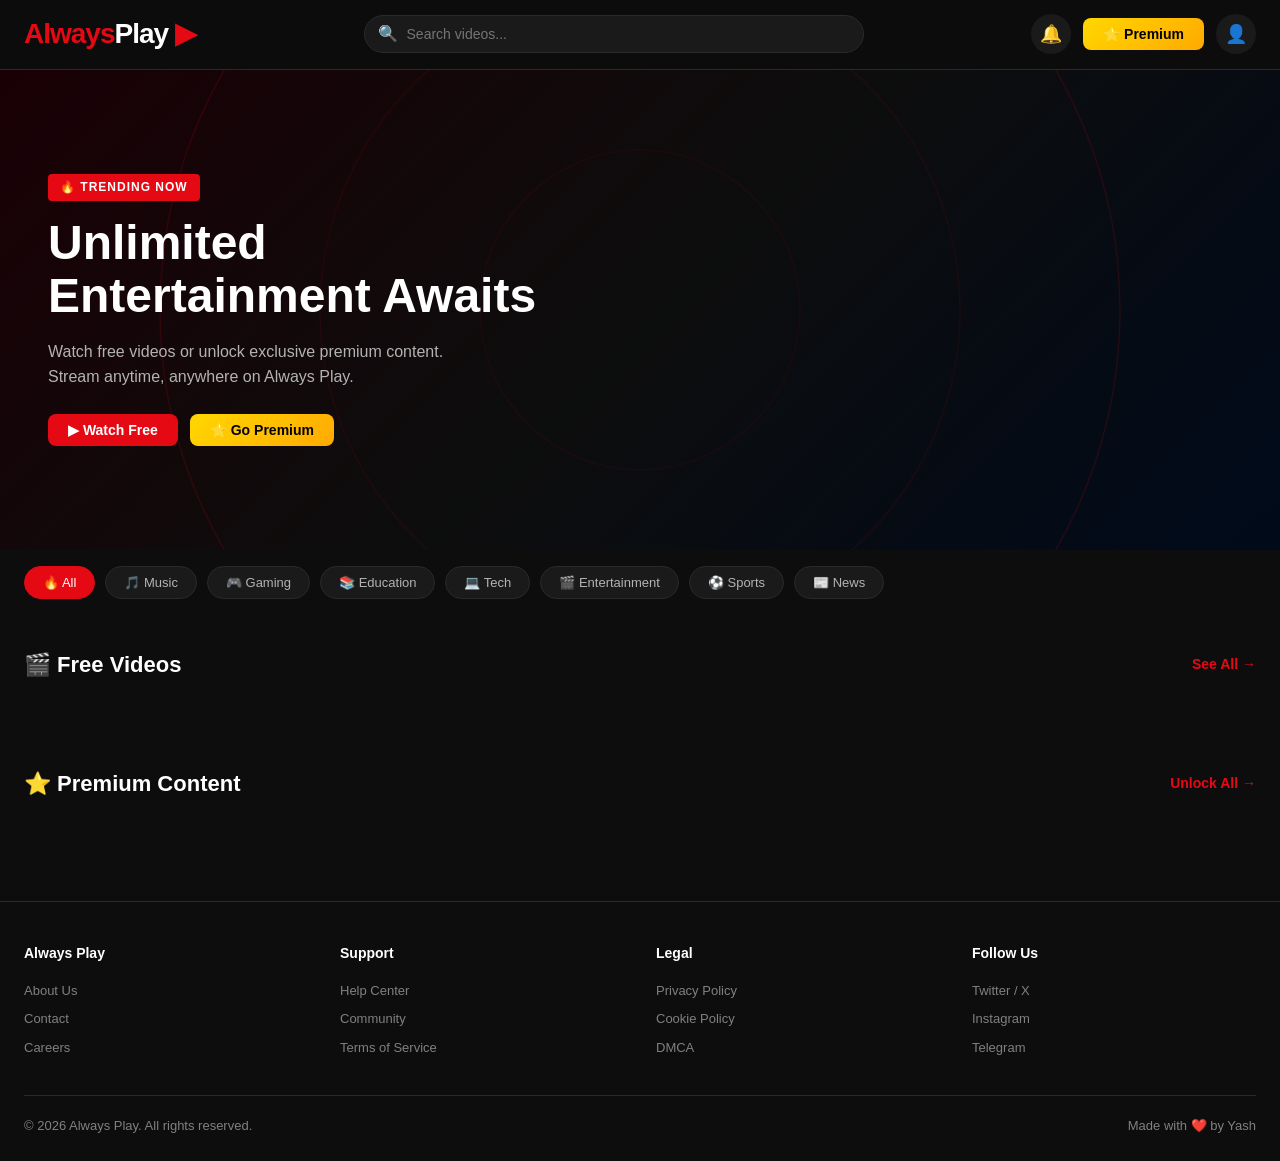
==== index.html @ c2edc05f "Update stylesheet link in index.html" ====
<html>

<head>
  <meta charset="UTF-8">
  <meta name="viewport" content="width=device-width, initial-scale=1.0">
  <title>Always Play — Stream Videos</title>
  <link rel="stylesheet" href="style.css">
</head>
<body>

  <!-- Navbar -->
  <nav class="navbar">
    <a href="index.html" class="navbar-brand">
      <div class="logo">Always<span>Play</span> ▶</div>
    </a>
    <div class="navbar-search">
      <span class="search-icon">🔍</span>
      <input type="text" id="searchInput" placeholder="Search videos..." onkeyup="searchVideos(this.value)">
    </div>
    <div class="navbar-actions">
      <button class="btn-icon" title="Notifications" onclick="showToast('No new notifications')">🔔</button>
      <button class="btn btn-gold" onclick="openPaymentModal()">⭐ Premium</button>
      <button class="btn-icon" id="adminBtn" title="Admin Panel" onclick="window.location.href='admin/index.html'" style="display:none;">⚙️</button>
      <button class="btn-icon" id="userBtn" title="Profile" onclick="toggleAuthModal()">👤</button>
    </div>
  </nav>

  <!-- Hero Banner -->
  <section class="hero" id="heroBanner">
    <div class="hero-content">
      <span class="hero-badge">🔥 Trending Now</span>
      <h1>Unlimited Entertainment Awaits</h1>
      <p>Watch free videos or unlock exclusive premium content. Stream anytime, anywhere on Always Play.</p>
      <div class="hero-actions">
        <button class="btn btn-primary" onclick="document.getElementById('freeSection').scrollIntoView({behavior:'smooth'})">▶ Watch Free</button>
        <button class="btn btn-gold" onclick="openPaymentModal()">⭐ Go Premium</button>
      </div>
    </div>
  </section>

  <!-- Category Bar -->
  <div class="category-bar" id="categoryBar">
    <button class="chip active" onclick="filterCategory('all', this)">🔥 All</button>
    <button class="chip" onclick="filterCategory('music', this)">🎵 Music</button>
    <button class="chip" onclick="filterCategory('gaming', this)">🎮 Gaming</button>
    <button class="chip" onclick="filterCategory('education', this)">📚 Education</button>
    <button class="chip" onclick="filterCategory('tech', this)">💻 Tech</button>
    <button class="chip" onclick="filterCategory('entertainment', this)">🎬 Entertainment</button>
    <button class="chip" onclick="filterCategory('sports', this)">⚽ Sports</button>
    <button class="chip" onclick="filterCategory('news', this)">📰 News</button>
  </div>

  <!-- Free Videos Section -->
  <section class="section" id="freeSection">
    <div class="section-header">
      <h2>🎬 Free Videos</h2>
      <a href="#" class="see-all" onclick="filterCategory('all')">See All →</a>
    </div>
    <div class="video-grid" id="freeVideoGrid">
      <!-- Filled by JS -->
    </div>
  </section>

  <!-- Premium Videos Section -->
  <section class="section" id="premiumSection">
    <div class="section-header">
      <h2>⭐ Premium Content</h2>
      <a href="#" class="see-all" onclick="openPaymentModal()">Unlock All →</a>
    </div>
    <div class="video-grid" id="premiumVideoGrid">
      <!-- Filled by JS -->
    </div>
  </section>

  <!-- Footer -->
  <footer class="footer">
    <div class="footer-grid">
      <div class="footer-col">
        <h4>Always Play</h4>
        <a href="#">About Us</a>
        <a href="#">Contact</a>
        <a href="#">Careers</a>
      </div>
      <div class="footer-col">
        <h4>Support</h4>
        <a href="#">Help Center</a>
        <a href="#">Community</a>
        <a href="#">Terms of Service</a>
      </div>
      <div class="footer-col">
        <h4>Legal</h4>
        <a href="#">Privacy Policy</a>
        <a href="#">Cookie Policy</a>
        <a href="#">DMCA</a>
      </div>
      <div class="footer-col">
        <h4>Follow Us</h4>
        <a href="#">Twitter / X</a>
        <a href="#">Instagram</a>
        <a href="#">Telegram</a>
      </div>
    </div>
    <div class="footer-bottom">
      <span>© 2026 Always Play. All rights reserved.</span>
      <span>Made with ❤️ by Yash</span>
    </div>
  </footer>

  <!-- Payment Modal -->
  <div class="modal-overlay" id="paymentModal">
    <div class="modal">
      <button class="modal-close" onclick="closePaymentModal()">✕</button>
      <h2>⭐ Unlock Premium</h2>
      <p class="modal-subtitle">Pay with cryptocurrency to access all premium content</p>

      <div class="payment-amount">
        <div class="amount">$9.99</div>
        <div class="amount-label">One-time Premium Access</div>
      </div>

      <div class="payment-options">
        <div class="payment-option selected" onclick="selectPayment('usdt')">
          <div class="crypto-icon">💲</div>
          <div class="crypto-name">USDT (TRC20)</div>
        </div>
        <div class="payment-option" onclick="selectPayment('btc')">
          <div class="crypto-icon">₿</div>
          <div class="crypto-name">Bitcoin</div>
        </div>
      </div>

      <div class="wallet-details" id="walletDetails">
        <div class="qr-placeholder" id="qrCode">
          <span>QR Code</span>
        </div>
        <p style="font-size:13px; color:var(--text-muted); margin-bottom:8px;">Send exactly <strong style="color:var(--gold);">$9.99</strong> to:</p>
        <div class="wallet-address">
          <code id="walletAddr">TCbER7317adzPxTPic5FQjwiVUjMmwtLbQ</code>
          <button class="copy-btn" onclick="copyAddress()">📋 Copy</button>
        </div>
      </div>

      <div class="txid-form">
        <h3 style="font-size:16px; margin-bottom:16px;">Confirm Payment</h3>
        <div class="form-group">
          <label>Transaction ID (TXID)</label>
          <input type="text" id="txidInput" placeholder="Paste your transaction ID here">
        </div>
        <div class="form-group">
          <label>Your Email</label>
          <input type="email" id="emailInput" placeholder="your@email.com">
        </div>
        <div class="form-group">
          <label>Notes (optional)</label>
          <textarea id="notesInput" placeholder="Any additional details..."></textarea>
        </div>
        <button class="btn btn-primary" style="width:100%; justify-content:center; padding:12px;" onclick="submitPayment()">
          ✅ Submit Payment Confirmation
        </button>
      </div>
    </div>
  </div>

  <!-- Auth Modal -->
  <div class="modal-overlay" id="authModal">
    <div class="modal">
      <button class="modal-close" onclick="closeAuthModal()">✕</button>
      <div class="auth-form">
        <h2>👤 Sign In</h2>
        <div class="form-group">
          <label>Username</label>
          <input type="text" id="loginUser" placeholder="Enter username">
        </div>
        <div class="form-group">
          <label>Password</label>
          <input type="password" id="loginPass" placeholder="Enter password">
        </div>
        <button class="btn btn-primary" style="width:100%; justify-content:center; padding:12px;" onclick="login()">
          Sign In
        </button>
        <div class="divider">or</div>
        <button class="btn btn-outline" style="width:100%; justify-content:center; padding:12px;" onclick="signUp()">
          Create Account
        </button>
      </div>
    </div>
  </div>

  <!-- Toast -->
  <div class="toast" id="toast"></div>

  <script src="js/app.js"></script>
</body>
</html>
---- style.css ----
/* ========================================
   Always Play — Video Streaming Platform
   Main Stylesheet
   ======================================== */

/* --- Reset & Base --- */
* {
  margin: 0;
  padding: 0;
  box-sizing: border-box;
}

:root {
  --primary: #e50914;
  --primary-hover: #ff1a25;
  --bg-dark: #0d0d0d;
  --bg-card: #1a1a1a;
  --bg-surface: #141414;
  --bg-hover: #252525;
  --text-primary: #ffffff;
  --text-secondary: #b3b3b3;
  --text-muted: #808080;
  --border: #2a2a2a;
  --gold: #ffd700;
  --green: #00c853;
  --blue: #1e90ff;
  --orange: #ff9800;
  --radius: 8px;
  --shadow: 0 4px 20px rgba(0,0,0,0.5);
}

body {
  font-family: 'Segoe UI', 'Helvetica Neue', Arial, sans-serif;
  background: var(--bg-dark);
  color: var(--text-primary);
  line-height: 1.6;
  min-height: 100vh;
}

a {
  color: inherit;
  text-decoration: none;
}

button {
  cursor: pointer;
  border: none;
  outline: none;
  font-family: inherit;
}

img, video {
  max-width: 100%;
  display: block;
}

/* --- Scrollbar --- */
::-webkit-scrollbar {
  width: 8px;
}
::-webkit-scrollbar-track {
  background: var(--bg-dark);
}
::-webkit-scrollbar-thumb {
  background: #555;
  border-radius: 4px;
}
::-webkit-scrollbar-thumb:hover {
  background: #777;
}

/* --- Header / Navbar --- */
.navbar {
  display: flex;
  align-items: center;
  justify-content: space-between;
  padding: 12px 24px;
  background: rgba(13,13,13,0.95);
  backdrop-filter: blur(10px);
  position: sticky;
  top: 0;
  z-index: 1000;
  border-bottom: 1px solid var(--border);
}

.navbar-brand {
  display: flex;
  align-items: center;
  gap: 10px;
}

.navbar-brand .logo {
  font-size: 28px;
  font-weight: 800;
  color: var(--primary);
  letter-spacing: -1px;
}

.navbar-brand .logo span {
  color: var(--text-primary);
}

.navbar-search {
  flex: 1;
  max-width: 500px;
  margin: 0 24px;
  position: relative;
}

.navbar-search input {
  width: 100%;
  padding: 10px 16px 10px 42px;
  background: var(--bg-card);
  border: 1px solid var(--border);
  border-radius: 24px;
  color: var(--text-primary);
  font-size: 14px;
  transition: border-color 0.2s;
}

.navbar-search input:focus {
  border-color: var(--primary);
  outline: none;
}

.navbar-search .search-icon {
  position: absolute;
  left: 14px;
  top: 50%;
  transform: translateY(-50%);
  color: var(--text-muted);
  font-size: 16px;
}

.navbar-actions {
  display: flex;
  align-items: center;
  gap: 12px;
}

.btn {
  padding: 8px 20px;
  border-radius: var(--radius);
  font-size: 14px;
  font-weight: 600;
  transition: all 0.2s;
  display: inline-flex;
  align-items: center;
  gap: 6px;
}

.btn-primary {
  background: var(--primary);
  color: white;
}
.btn-primary:hover {
  background: var(--primary-hover);
  transform: translateY(-1px);
}

.btn-outline {
  background: transparent;
  color: var(--text-primary);
  border: 1px solid var(--border);
}
.btn-outline:hover {
  background: var(--bg-hover);
  border-color: var(--text-muted);
}

.btn-gold {
  background: linear-gradient(135deg, var(--gold), #ffaa00);
  color: #000;
}
.btn-gold:hover {
  transform: translateY(-1px);
  box-shadow: 0 4px 15px rgba(255,215,0,0.3);
}

.btn-icon {
  width: 40px;
  height: 40px;
  border-radius: 50%;
  display: flex;
  align-items: center;
  justify-content: center;
  background: var(--bg-card);
  color: var(--text-secondary);
  font-size: 18px;
  transition: all 0.2s;
}
.btn-icon:hover {
  background: var(--bg-hover);
  color: var(--text-primary);
}

/* --- Hero Banner --- */
.hero {
  position: relative;
  height: 480px;
  background: linear-gradient(135deg, #1a0005 0%, #0d0d0d 50%, #000a1a 100%);
  display: flex;
  align-items: center;
  overflow: hidden;
}

.hero::before {
  content: '';
  position: absolute;
  top: 0; left: 0; right: 0; bottom: 0;
  background: url('data:image/svg+xml,<svg xmlns="http://www.w3.org/2000/svg" viewBox="0 0 800 400"><circle cx="400" cy="200" r="300" fill="none" stroke="%23e5091422" stroke-width="1"/><circle cx="400" cy="200" r="200" fill="none" stroke="%23e5091415" stroke-width="1"/><circle cx="400" cy="200" r="100" fill="none" stroke="%23e5091410" stroke-width="1"/></svg>') center/cover;
}

.hero-content {
  position: relative;
  z-index: 2;
  padding: 0 48px;
  max-width: 600px;
}

.hero-badge {
  display: inline-block;
  padding: 4px 12px;
  background: var(--primary);
  border-radius: 4px;
  font-size: 12px;
  font-weight: 700;
  text-transform: uppercase;
  letter-spacing: 1px;
  margin-bottom: 16px;
}

.hero h1 {
  font-size: 48px;
  font-weight: 800;
  line-height: 1.1;
  margin-bottom: 16px;
}

.hero p {
  font-size: 16px;
  color: var(--text-secondary);
  margin-bottom: 24px;
  max-width: 450px;
}

.hero-actions {
  display: flex;
  gap: 12px;
}

/* --- Section Headers --- */
.section {
  padding: 32px 24px;
}

.section-header {
  display: flex;
  align-items: center;
  justify-content: space-between;
  margin-bottom: 20px;
}

.section-header h2 {
  font-size: 22px;
  font-weight: 700;
}

.section-header .see-all {
  color: var(--primary);
  font-size: 14px;
  font-weight: 600;
  transition: color 0.2s;
}
.section-header .see-all:hover {
  color: var(--primary-hover);
}

/* --- Video Grid --- */
.video-grid {
  display: grid;
  grid-template-columns: repeat(auto-fill, minmax(280px, 1fr));
  gap: 20px;
}

.video-card {
  background: var(--bg-card);
  border-radius: var(--radius);
  overflow: hidden;
  transition: transform 0.2s, box-shadow 0.2s;
  cursor: pointer;
  position: relative;
}
.video-card:hover {
  transform: translateY(-4px);
  box-shadow: var(--shadow);
}

.video-card .thumbnail {
  position: relative;
  aspect-ratio: 16/9;
  background: #222;
  overflow: hidden;
}

.video-card .thumbnail img {
  width: 100%;
  height: 100%;
  object-fit: cover;
}

.video-card .thumbnail .duration {
  position: absolute;
  bottom: 8px;
  right: 8px;
  background: rgba(0,0,0,0.85);
  padding: 2px 6px;
  border-radius: 4px;
  font-size: 12px;
  font-weight: 600;
}

.video-card .thumbnail .badge-premium {
  position: absolute;
  top: 8px;
  left: 8px;
  background: linear-gradient(135deg, var(--gold), #ffaa00);
  color: #000;
  padding: 3px 8px;
  border-radius: 4px;
  font-size: 11px;
  font-weight: 700;
  display: flex;
  align-items: center;
  gap: 4px;
}

.video-card .thumbnail .play-overlay {
  position: absolute;
  top: 0; left: 0; right: 0; bottom: 0;
  background: rgba(0,0,0,0.4);
  display: flex;
  align-items: center;
  justify-content: center;
  opacity: 0;
  transition: opacity 0.2s;
}
.video-card:hover .play-overlay {
  opacity: 1;
}

.play-overlay .play-btn {
  width: 54px;
  height: 54px;
  background: var(--primary);
  border-radius: 50%;
  display: flex;
  align-items: center;
  justify-content: center;
  font-size: 22px;
}

.video-card .card-body {
  padding: 12px;
}

.video-card .card-body h3 {
  font-size: 15px;
  font-weight: 600;
  margin-bottom: 6px;
  display: -webkit-box;
  -webkit-line-clamp: 2;
  -webkit-box-orient: vertical;
  overflow: hidden;
}

.video-card .card-meta {
  display: flex;
  align-items: center;
  gap: 8px;
  color: var(--text-muted);
  font-size: 13px;
}

.video-card .card-meta .channel-avatar {
  width: 28px;
  height: 28px;
  border-radius: 50%;
  background: var(--primary);
  display: flex;
  align-items: center;
  justify-content: center;
  font-size: 12px;
  font-weight: 700;
  color: white;
  flex-shrink: 0;
}

.video-card .card-meta .meta-text span {
  display: block;
}
.video-card .card-meta .meta-text .channel-name {
  color: var(--text-secondary);
  font-weight: 500;
}
.video-card .card-meta .meta-text .views-date {
  font-size: 12px;
}

/* --- Categories / Chips --- */
.category-bar {
  display: flex;
  gap: 10px;
  padding: 16px 24px;
  overflow-x: auto;
  -ms-overflow-style: none;
  scrollbar-width: none;
}
.category-bar::-webkit-scrollbar { display: none; }

.chip {
  padding: 8px 18px;
  background: var(--bg-card);
  border: 1px solid var(--border);
  border-radius: 24px;
  font-size: 13px;
  font-weight: 500;
  color: var(--text-secondary);
  white-space: nowrap;
  cursor: pointer;
  transition: all 0.2s;
}
.chip:hover, .chip.active {
  background: var(--primary);
  color: white;
  border-color: var(--primary);
}

/* --- Video Player Page --- */
.player-page {
  display: grid;
  grid-template-columns: 1fr 380px;
  gap: 24px;
  padding: 24px;
  min-height: calc(100vh - 65px);
}

.player-main .video-container {
  position: relative;
  width: 100%;
  aspect-ratio: 16/9;
  background: #000;
  border-radius: var(--radius);
  overflow: hidden;
}

.player-main .video-container video {
  width: 100%;
  height: 100%;
  object-fit: contain;
}

.player-main .video-container iframe {
  width: 100%;
  height: 100%;
  border: none;
}

.video-info {
  padding: 16px 0;
}

.video-info h1 {
  font-size: 20px;
  font-weight: 700;
  margin-bottom: 8px;
}

.video-stats {
  display: flex;
  align-items: center;
  justify-content: space-between;
  padding-bottom: 16px;
  border-bottom: 1px solid var(--border);
}

.video-stats .views {
  color: var(--text-muted);
  font-size: 14px;
}

.video-actions {
  display: flex;
  gap: 8px;
}

.action-btn {
  display: flex;
  align-items: center;
  gap: 6px;
  padding: 8px 16px;
  background: var(--bg-card);
  border-radius: 24px;
  color: var(--text-secondary);
  font-size: 13px;
  font-weight: 500;
  transition: all 0.2s;
}
.action-btn:hover {
  background: var(--bg-hover);
  color: var(--text-primary);
}
.action-btn.liked {
  color: var(--primary);
}

/* Channel Info under video */
.channel-info {
  display: flex;
  align-items: center;
  justify-content: space-between;
  padding: 16px 0;
}

.channel-info .channel-left {
  display: flex;
  align-items: center;
  gap: 12px;
}

.channel-info .avatar {
  width: 44px;
  height: 44px;
  border-radius: 50%;
  background: var(--primary);
  display: flex;
  align-items: center;
  justify-content: center;
  font-size: 18px;
  font-weight: 700;
}

.channel-info .channel-details h3 {
  font-size: 15px;
  font-weight: 600;
}
.channel-info .channel-details p {
  font-size: 13px;
  color: var(--text-muted);
}

.subscribe-btn {
  padding: 10px 24px;
  background: var(--primary);
  color: white;
  border-radius: 24px;
  font-weight: 600;
  font-size: 14px;
  transition: all 0.2s;
}
.subscribe-btn:hover {
  background: var(--primary-hover);
}
.subscribe-btn.subscribed {
  background: var(--bg-card);
  color: var(--text-secondary);
}

.video-description {
  background: var(--bg-card);
  padding: 16px;
  border-radius: var(--radius);
  margin-top: 12px;
  color: var(--text-secondary);
  font-size: 14px;
  line-height: 1.6;
}

/* Sidebar — Recommended */
.player-sidebar h3 {
  font-size: 16px;
  font-weight: 600;
  margin-bottom: 16px;
}

.sidebar-video {
  display: flex;
  gap: 10px;
  padding: 8px 0;
  cursor: pointer;
  transition: opacity 0.2s;
}
.sidebar-video:hover {
  opacity: 0.8;
}

.sidebar-video .thumb {
  width: 168px;
  min-width: 168px;
  aspect-ratio: 16/9;
  background: #222;
  border-radius: 6px;
  overflow: hidden;
  position: relative;
}

.sidebar-video .thumb img {
  width: 100%;
  height: 100%;
  object-fit: cover;
}

.sidebar-video .thumb .duration {
  position: absolute;
  bottom: 4px;
  right: 4px;
  background: rgba(0,0,0,0.85);
  padding: 1px 5px;
  border-radius: 3px;
  font-size: 11px;
}

.sidebar-video .side-meta h4 {
  font-size: 13px;
  font-weight: 600;
  display: -webkit-box;
  -webkit-line-clamp: 2;
  -webkit-box-orient: vertical;
  overflow: hidden;
  margin-bottom: 4px;
}

.sidebar-video .side-meta p {
  font-size: 12px;
  color: var(--text-muted);
}

/* --- Payment Modal --- */
.modal-overlay {
  display: none;
  position: fixed;
  top: 0; left: 0; right: 0; bottom: 0;
  background: rgba(0,0,0,0.75);
  z-index: 2000;
  align-items: center;
  justify-content: center;
}
.modal-overlay.active {
  display: flex;
}

.modal {
  background: var(--bg-card);
  border-radius: 12px;
  padding: 32px;
  max-width: 480px;
  width: 90%;
  max-height: 90vh;
  overflow-y: auto;
  position: relative;
}

.modal-close {
  position: absolute;
  top: 12px;
  right: 12px;
  width: 32px;
  height: 32px;
  border-radius: 50%;
  background: var(--bg-hover);
  display: flex;
  align-items: center;
  justify-content: center;
  color: var(--text-secondary);
  font-size: 18px;
}

.modal h2 {
  font-size: 22px;
  font-weight: 700;
  margin-bottom: 8px;
}

.modal .modal-subtitle {
  color: var(--text-muted);
  font-size: 14px;
  margin-bottom: 24px;
}

.payment-options {
  display: flex;
  gap: 12px;
  margin-bottom: 24px;
}

.payment-option {
  flex: 1;
  padding: 16px;
  background: var(--bg-surface);
  border: 2px solid var(--border);
  border-radius: var(--radius);
  text-align: center;
  cursor: pointer;
  transition: all 0.2s;
}
.payment-option:hover,
.payment-option.selected {
  border-color: var(--primary);
}

.payment-option .crypto-icon {
  font-size: 32px;
  margin-bottom: 8px;
}
.payment-option .crypto-name {
  font-weight: 600;
  font-size: 14px;
}

.wallet-details {
  background: var(--bg-surface);
  padding: 20px;
  border-radius: var(--radius);
  text-align: center;
  margin-bottom: 20px;
}

.wallet-details .qr-placeholder {
  width: 160px;
  height: 160px;
  background: white;
  border-radius: 8px;
  margin: 0 auto 16px;
  display: flex;
  align-items: center;
  justify-content: center;
  color: #000;
  font-size: 12px;
  padding: 8px;
}

.wallet-details .wallet-address {
  display: flex;
  align-items: center;
  gap: 8px;
  background: var(--bg-dark);
  padding: 10px 14px;
  border-radius: 6px;
  margin-top: 12px;
}

.wallet-address code {
  font-size: 12px;
  color: var(--text-secondary);
  word-break: break-all;
  flex: 1;
  text-align: left;
}

.wallet-address .copy-btn {
  padding: 6px 12px;
  background: var(--primary);
  color: white;
  border-radius: 4px;
  font-size: 12px;
  font-weight: 600;
  white-space: nowrap;
}

.payment-amount {
  text-align: center;
  margin-bottom: 20px;
}
.payment-amount .amount {
  font-size: 28px;
  font-weight: 700;
  color: var(--gold);
}
.payment-amount .amount-label {
  color: var(--text-muted);
  font-size: 13px;
}

/* TXID Form */
.txid-form {
  margin-top: 20px;
}

.form-group {
  margin-bottom: 16px;
}

.form-group label {
  display: block;
  font-size: 13px;
  font-weight: 600;
  margin-bottom: 6px;
  color: var(--text-secondary);
}

.form-group input,
.form-group textarea,
.form-group select {
  width: 100%;
  padding: 10px 14px;
  background: var(--bg-surface);
  border: 1px solid var(--border);
  border-radius: 6px;
  color: var(--text-primary);
  font-size: 14px;
  font-family: inherit;
}

.form-group textarea {
  min-height: 80px;
  resize: vertical;
}

.form-group input:focus,
.form-group textarea:focus {
  border-color: var(--primary);
  outline: none;
}

/* --- Admin Panel --- */
.admin-container {
  max-width: 900px;
  margin: 0 auto;
  padding: 32px 24px;
}

.admin-header {
  display: flex;
  align-items: center;
  justify-content: space-between;
  margin-bottom: 32px;
}

.admin-header h1 {
  font-size: 28px;
  font-weight: 700;
}

.admin-tabs {
  display: flex;
  gap: 2px;
  background: var(--bg-card);
  border-radius: var(--radius);
  padding: 4px;
  margin-bottom: 24px;
}

.admin-tab {
  flex: 1;
  padding: 10px 16px;
  text-align: center;
  border-radius: 6px;
  font-weight: 500;
  font-size: 14px;
  color: var(--text-secondary);
  transition: all 0.2s;
}
.admin-tab:hover {
  color: var(--text-primary);
}
.admin-tab.active {
  background: var(--primary);
  color: white;
}

.upload-zone {
  border: 2px dashed var(--border);
  border-radius: var(--radius);
  padding: 48px;
  text-align: center;
  cursor: pointer;
  transition: all 0.2s;
}
.upload-zone:hover {
  border-color: var(--primary);
  background: rgba(229,9,20,0.05);
}

.upload-zone .upload-icon {
  font-size: 48px;
  margin-bottom: 12px;
}

.upload-zone h3 {
  font-size: 18px;
  margin-bottom: 8px;
}
.upload-zone p {
  color: var(--text-muted);
  font-size: 14px;
}

.admin-video-list {
  margin-top: 24px;
}

.admin-video-item {
  display: flex;
  align-items: center;
  gap: 16px;
  padding: 16px;
  background: var(--bg-card);
  border-radius: var(--radius);
  margin-bottom: 12px;
}

.admin-video-item .thumb-small {
  width: 120px;
  aspect-ratio: 16/9;
  background: #222;
  border-radius: 6px;
  overflow: hidden;
  flex-shrink: 0;
}
.admin-video-item .thumb-small img {
  width: 100%;
  height: 100%;
  object-fit: cover;
}

.admin-video-item .item-info {
  flex: 1;
}
.admin-video-item .item-info h4 {
  font-size: 15px;
  font-weight: 600;
  margin-bottom: 4px;
}
.admin-video-item .item-info .item-meta {
  font-size: 13px;
  color: var(--text-muted);
}

.admin-video-item .item-actions {
  display: flex;
  gap: 8px;
}

.badge {
  padding: 3px 10px;
  border-radius: 12px;
  font-size: 11px;
  font-weight: 600;
  text-transform: uppercase;
}
.badge-free {
  background: rgba(0,200,83,0.15);
  color: var(--green);
}
.badge-paid {
  background: rgba(255,215,0,0.15);
  color: var(--gold);
}

/* --- Login/Auth Modal --- */
.auth-form {
  max-width: 400px;
  margin: 0 auto;
}

.auth-form h2 {
  text-align: center;
  margin-bottom: 24px;
}

.divider {
  display: flex;
  align-items: center;
  gap: 12px;
  margin: 20px 0;
  color: var(--text-muted);
  font-size: 13px;
}
.divider::before,
.divider::after {
  content: '';
  flex: 1;
  height: 1px;
  background: var(--border);
}

/* --- Comments --- */
.comments-section {
  margin-top: 24px;
  padding-top: 20px;
  border-top: 1px solid var(--border);
}

.comments-section h3 {
  font-size: 16px;
  margin-bottom: 16px;
}

.comment-input {
  display: flex;
  gap: 12px;
  margin-bottom: 24px;
}

.comment-input .avatar-small {
  width: 36px;
  height: 36px;
  border-radius: 50%;
  background: var(--bg-hover);
  flex-shrink: 0;
  display: flex;
  align-items: center;
  justify-content: center;
  font-size: 14px;
}

.comment-input input {
  flex: 1;
  padding: 10px 14px;
  background: transparent;
  border: none;
  border-bottom: 1px solid var(--border);
  color: var(--text-primary);
  font-size: 14px;
}
.comment-input input:focus {
  border-bottom-color: var(--primary);
  outline: none;
}

.comment {
  display: flex;
  gap: 12px;
  margin-bottom: 16px;
}

.comment .avatar-small {
  width: 36px;
  height: 36px;
  border-radius: 50%;
  background: var(--bg-hover);
  flex-shrink: 0;
  display: flex;
  align-items: center;
  justify-content: center;
  font-size: 13px;
}

.comment .comment-body .comment-author {
  font-size: 13px;
  font-weight: 600;
  margin-bottom: 2px;
}
.comment .comment-body .comment-time {
  font-size: 12px;
  color: var(--text-muted);
}
.comment .comment-body .comment-text {
  font-size: 14px;
  color: var(--text-secondary);
  margin-top: 4px;
}

/* --- Toast Notification --- */
.toast {
  position: fixed;
  bottom: 24px;
  right: 24px;
  padding: 14px 24px;
  background: var(--bg-card);
  border: 1px solid var(--border);
  border-radius: var(--radius);
  color: var(--text-primary);
  font-size: 14px;
  font-weight: 500;
  z-index: 3000;
  transform: translateY(100px);
  opacity: 0;
  transition: all 0.3s;
  display: flex;
  align-items: center;
  gap: 8px;
}
.toast.show {
  transform: translateY(0);
  opacity: 1;
}
.toast.success {
  border-color: var(--green);
}

/* --- Footer --- */
.footer {
  padding: 40px 24px 24px;
  border-top: 1px solid var(--border);
  margin-top: 48px;
}

.footer-grid {
  display: grid;
  grid-template-columns: repeat(auto-fit, minmax(180px, 1fr));
  gap: 32px;
  margin-bottom: 32px;
}

.footer-col h4 {
  font-size: 14px;
  font-weight: 600;
  margin-bottom: 12px;
}

.footer-col a {
  display: block;
  color: var(--text-muted);
  font-size: 13px;
  padding: 4px 0;
  transition: color 0.2s;
}
.footer-col a:hover {
  color: var(--text-primary);
}

.footer-bottom {
  display: flex;
  align-items: center;
  justify-content: space-between;
  padding-top: 20px;
  border-top: 1px solid var(--border);
  color: var(--text-muted);
  font-size: 13px;
}

/* --- Responsive --- */
@media (max-width: 768px) {
  .navbar {
    padding: 10px 16px;
  }
  .navbar-search {
    display: none;
  }
  .hero {
    height: 360px;
  }
  .hero h1 {
    font-size: 32px;
  }
  .hero-content {
    padding: 0 24px;
  }
  .player-page {
    grid-template-columns: 1fr;
    padding: 16px;
  }
  .video-grid {
    grid-template-columns: repeat(auto-fill, minmax(240px, 1fr));
    gap: 14px;
  }
  .video-stats {
    flex-direction: column;
    align-items: flex-start;
    gap: 12px;
  }
  .modal {
    padding: 24px;
  }
}

@media (max-width: 480px) {
  .video-grid {
    grid-template-columns: 1fr;
  }
  .hero {
    height: 300px;
  }
  .hero h1 {
    font-size: 26px;
  }
  .hero-actions {
    flex-direction: column;
  }
  .payment-options {
    flex-direction: column;
  }
}
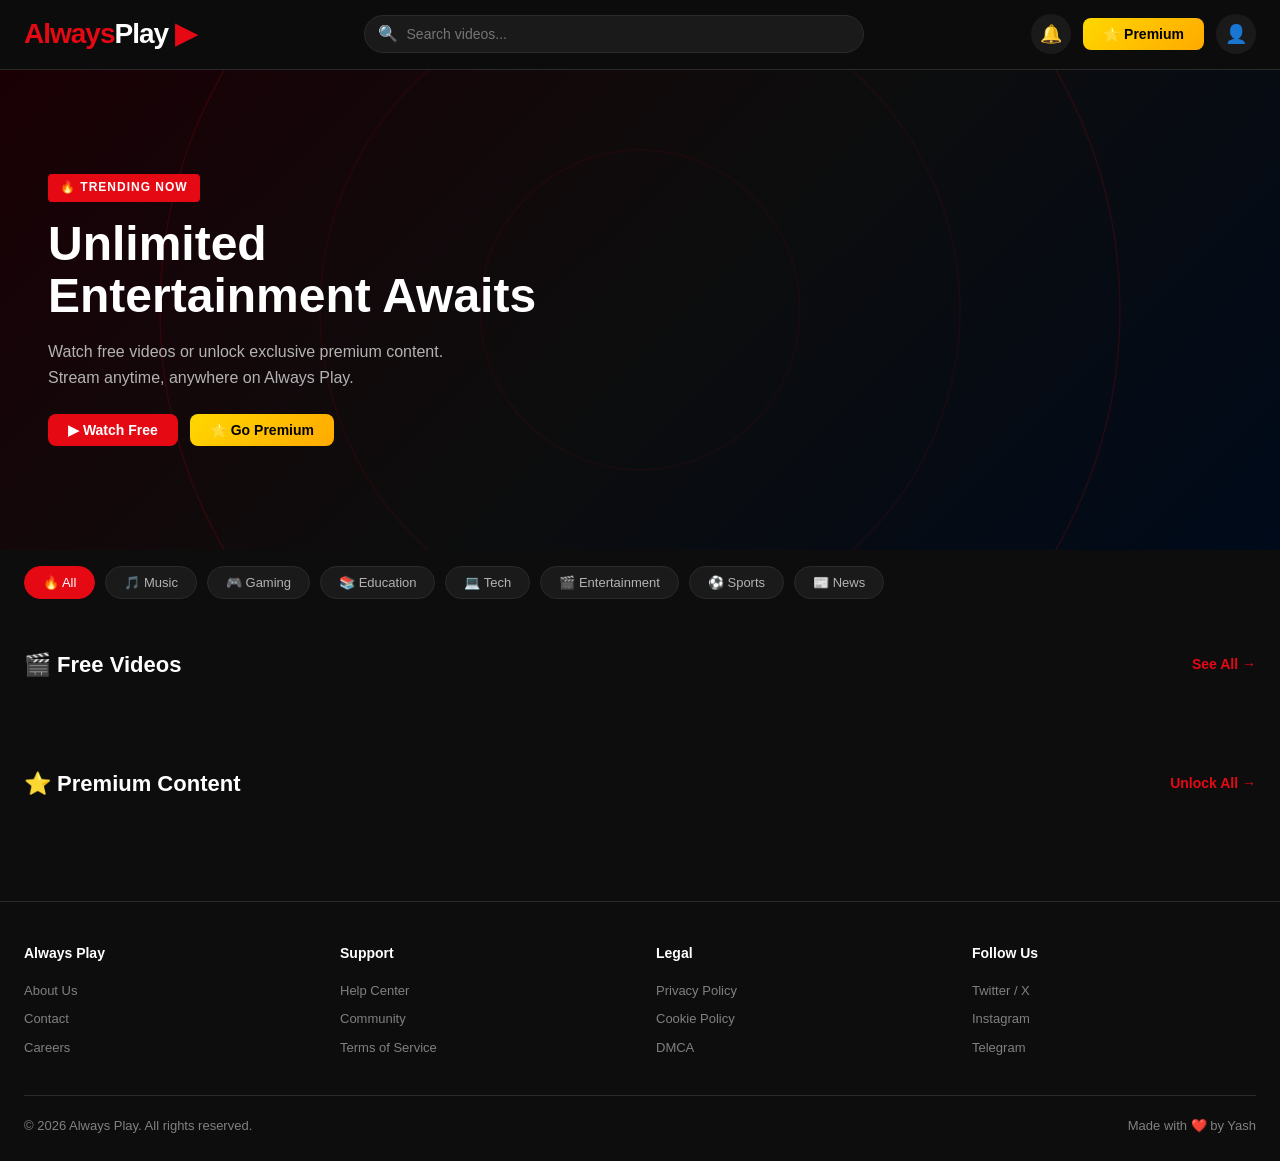
==== commit 2b10d3a6: "Fix HTML structure and add doctype declaration" ====
--- a/index.html
+++ b/index.html
@@ -1,5 +1,5 @@
-<html>
-
+<!DOCTYPE html>
+<html lang="en">
 <head>
   <meta charset="UTF-8">
   <meta name="viewport" content="width=device-width, initial-scale=1.0">
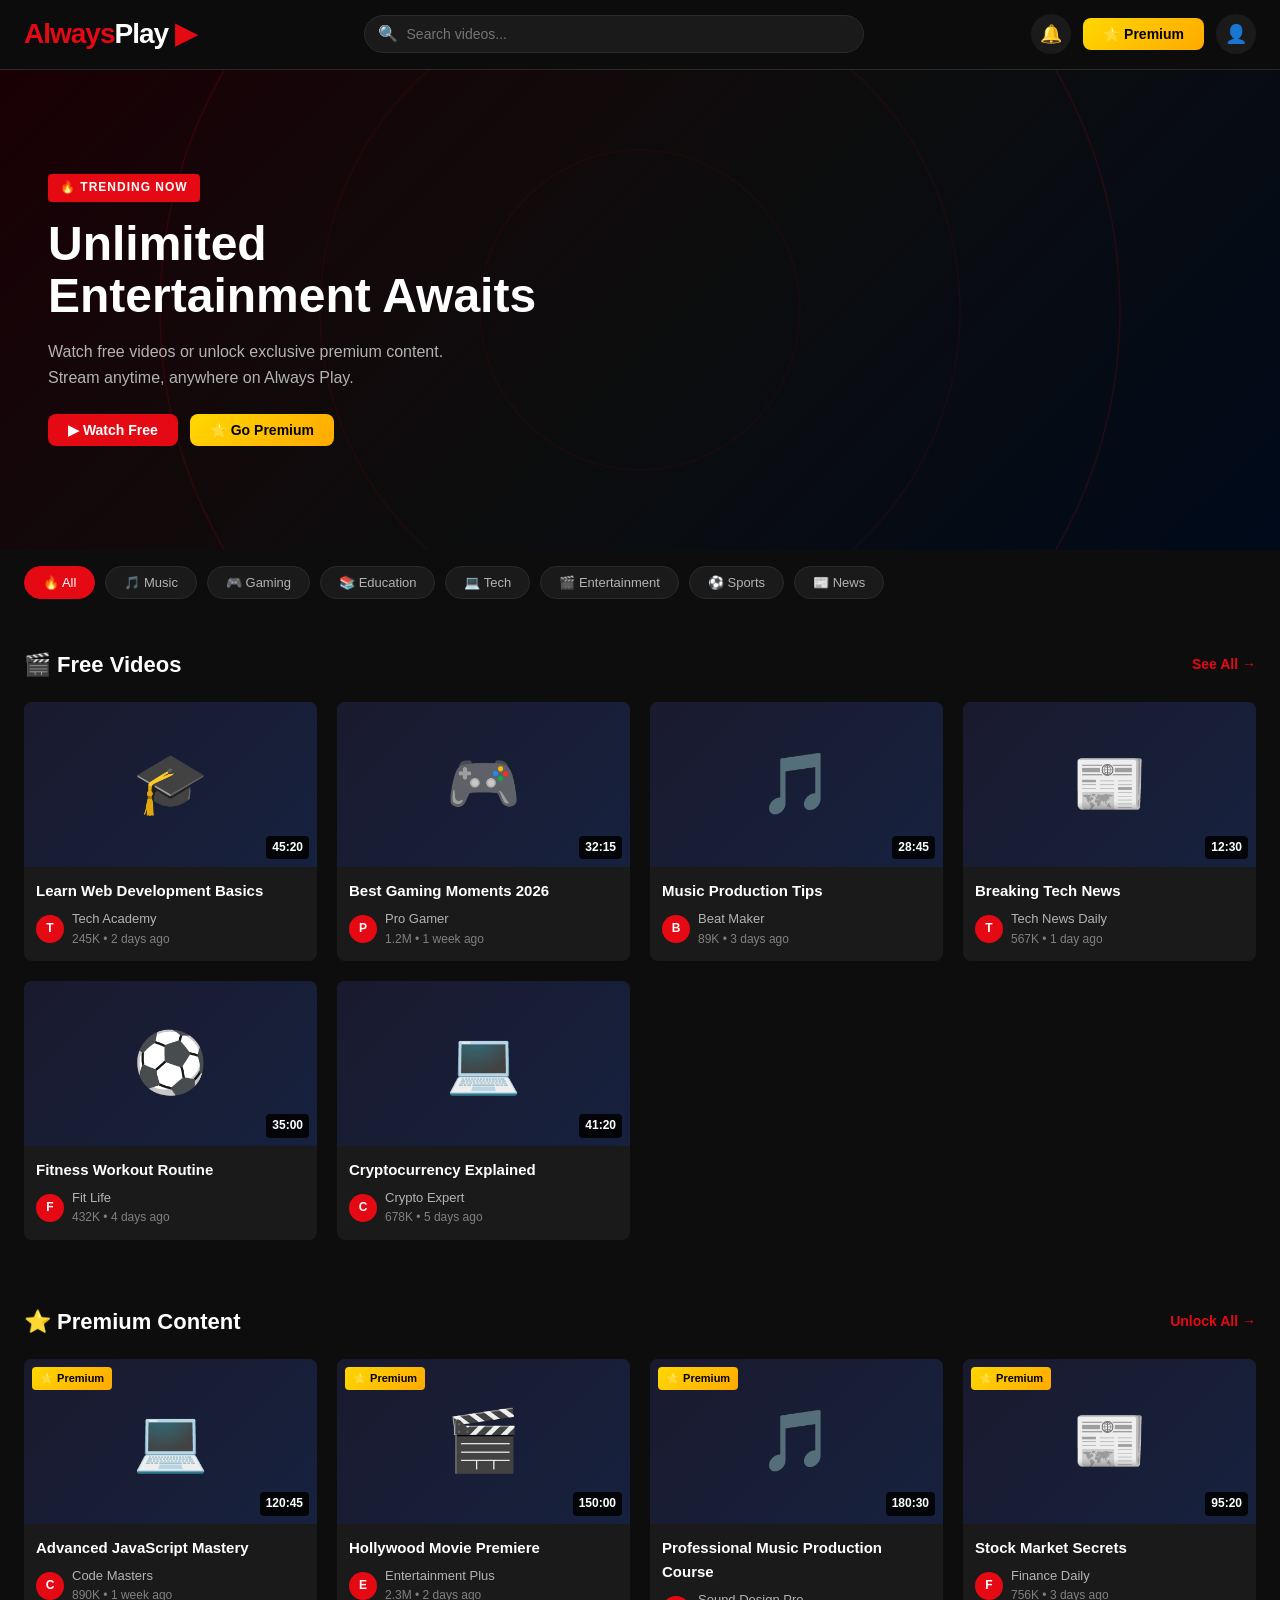
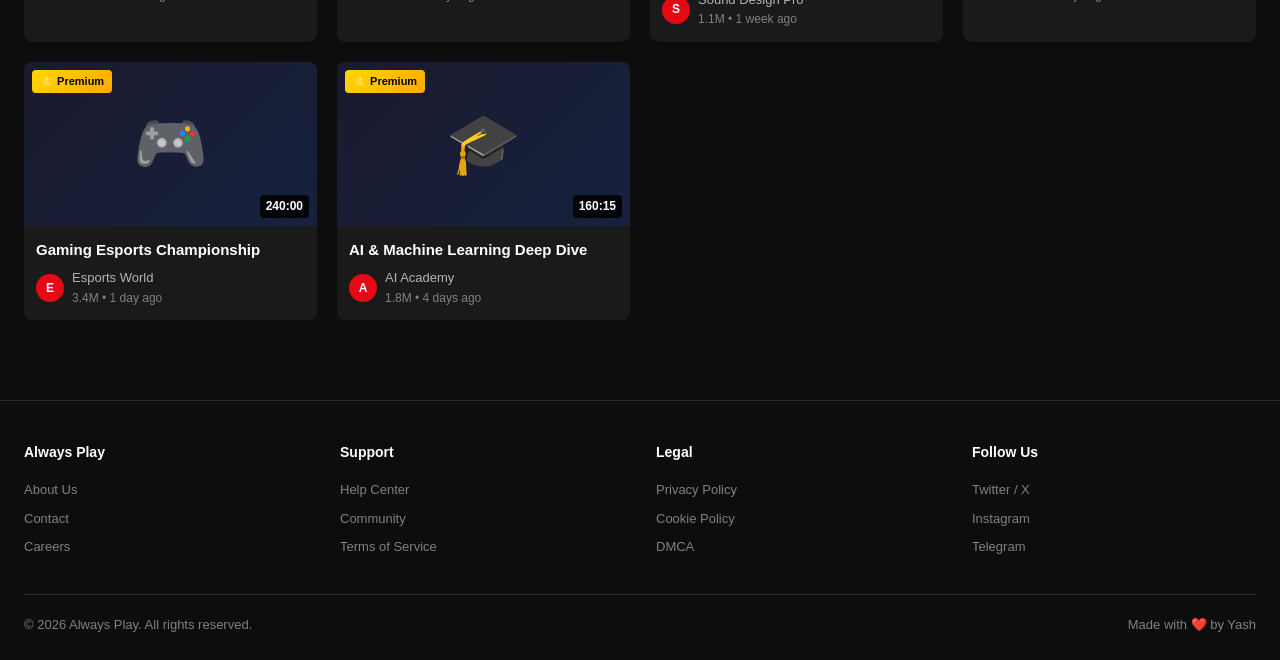
==== commit 97c45ec0: "Update script source path in index.html" ====
--- a/index.html
+++ b/index.html
@@ -189,6 +189,6 @@
   <!-- Toast -->
   <div class="toast" id="toast"></div>
 
-  <script src="js/app.js"></script>
+  <script src="app.js"></script>
 </body>
 </html>
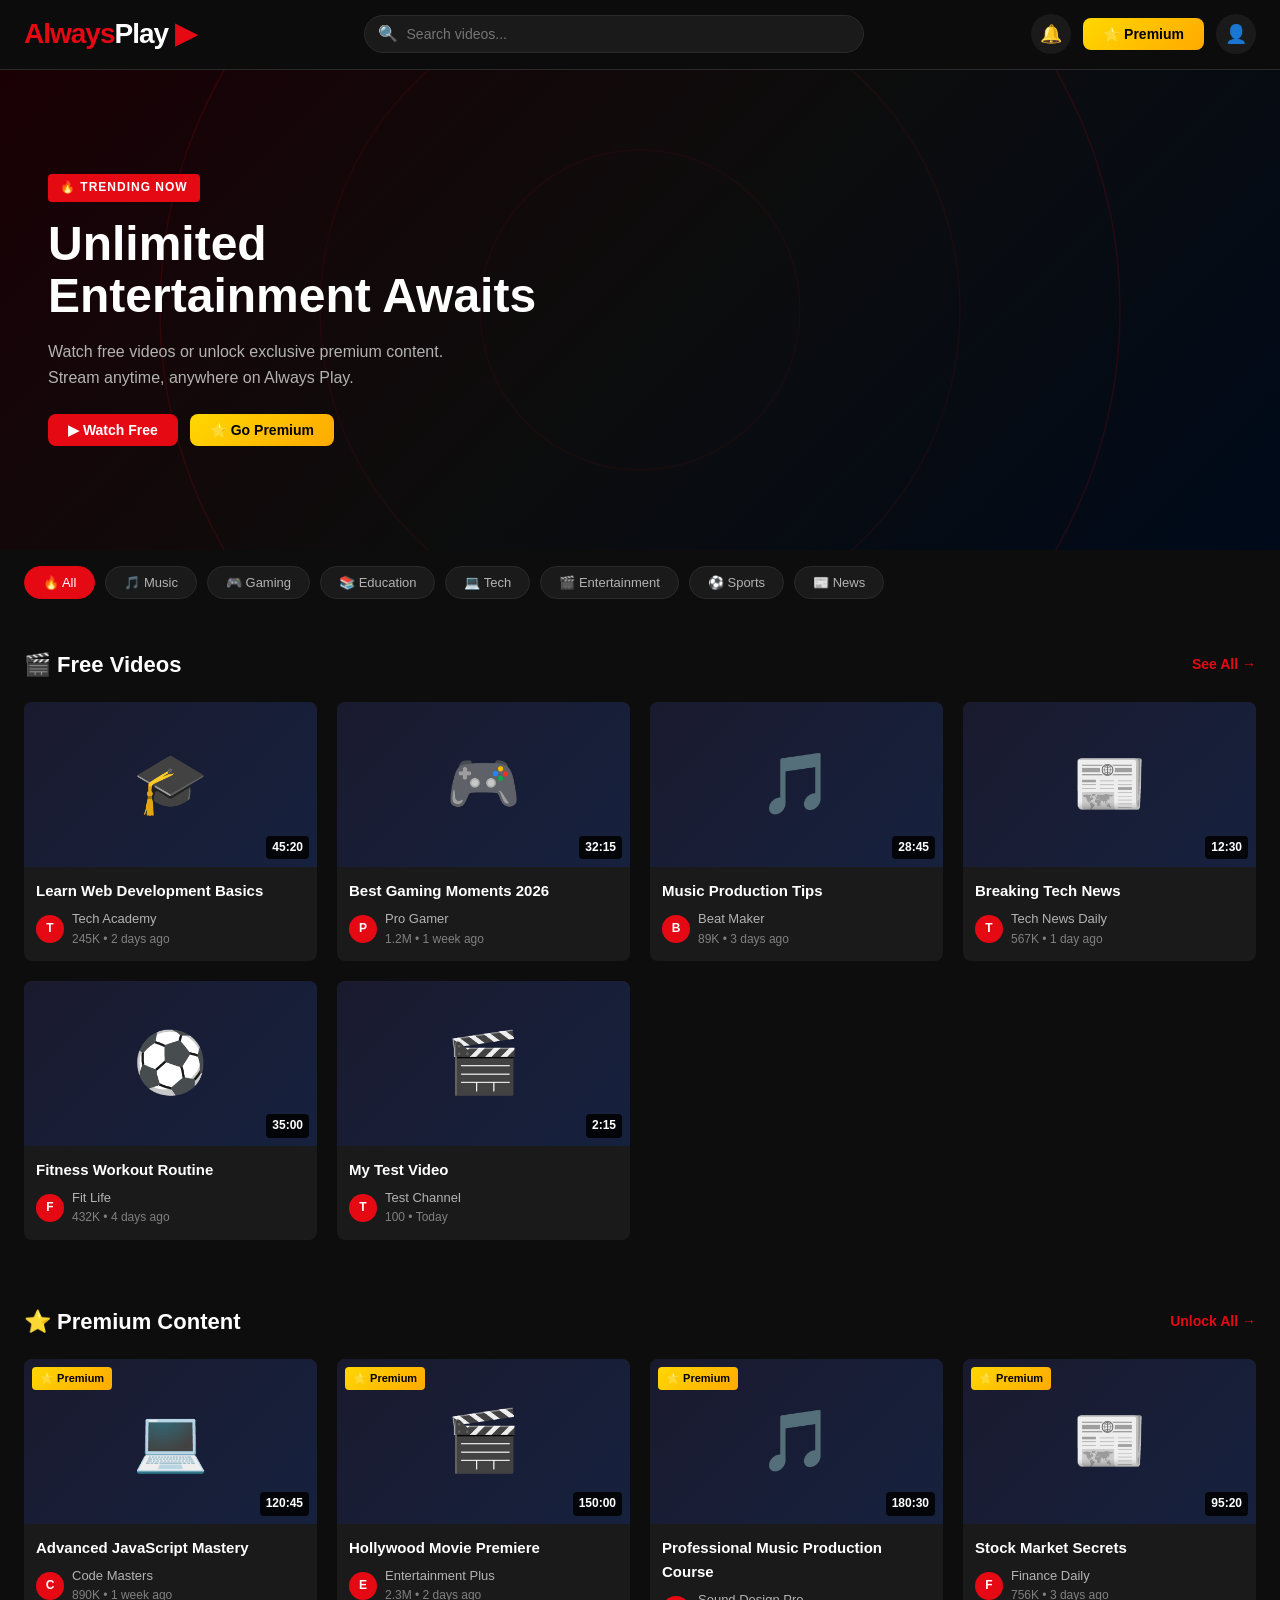
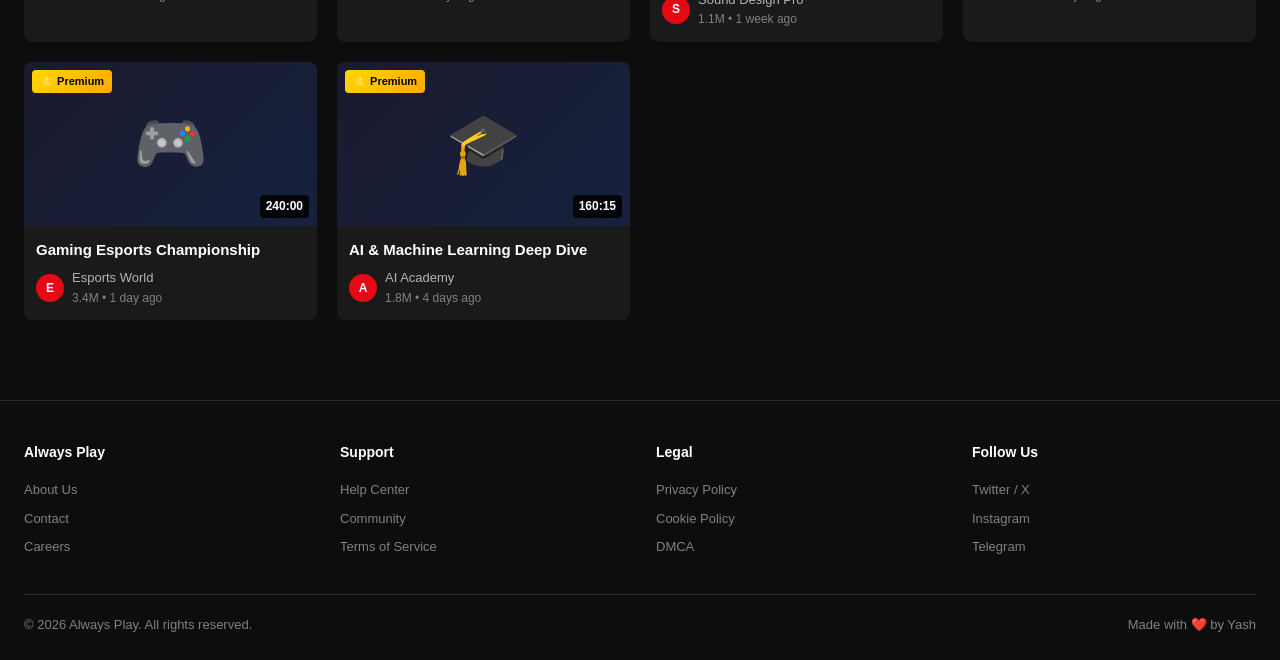
==== commit cc1b9f79: "Fix: Add missing onclick handlers and ensure all pages work correctly" ====
--- a/index.html
+++ b/index.html
@@ -20,7 +20,7 @@
     <div class="navbar-actions">
       <button class="btn-icon" title="Notifications" onclick="showToast('No new notifications')">🔔</button>
       <button class="btn btn-gold" onclick="openPaymentModal()">⭐ Premium</button>
-      <button class="btn-icon" id="adminBtn" title="Admin Panel" onclick="window.location.href='admin/index.html'" style="display:none;">⚙️</button>
+      <button class="btn-icon" id="adminBtn" title="Admin Panel" onclick="window.location.href='indexnew.html'" style="display:none;">⚙️</button>
       <button class="btn-icon" id="userBtn" title="Profile" onclick="toggleAuthModal()">👤</button>
     </div>
   </nav>
@@ -118,16 +118,16 @@
         <div class="amount-label">One-time Premium Access</div>
       </div>
 
-      <div class="payment-options">
-        <div class="payment-option selected" onclick="selectPayment('usdt')">
-          <div class="crypto-icon">💲</div>
-          <div class="crypto-name">USDT (TRC20)</div>
-        </div>
-        <div class="payment-option" onclick="selectPayment('btc')">
-          <div class="crypto-icon">₿</div>
-          <div class="crypto-name">Bitcoin</div>
-        </div>
-      </div>
+    <div class="payment-options">
+  <div class="payment-option selected" onclick="selectPayment('usdt', this)">
+    <div class="crypto-icon">💲</div>
+    <div class="crypto-name">USDT (TRC20)</div>
+  </div>
+  <div class="payment-option" onclick="selectPayment('btc', this)">
+    <div class="crypto-icon">₿</div>
+    <div class="crypto-name">Bitcoin</div>
+  </div>
+</div>
 
       <div class="wallet-details" id="walletDetails">
         <div class="qr-placeholder" id="qrCode">
